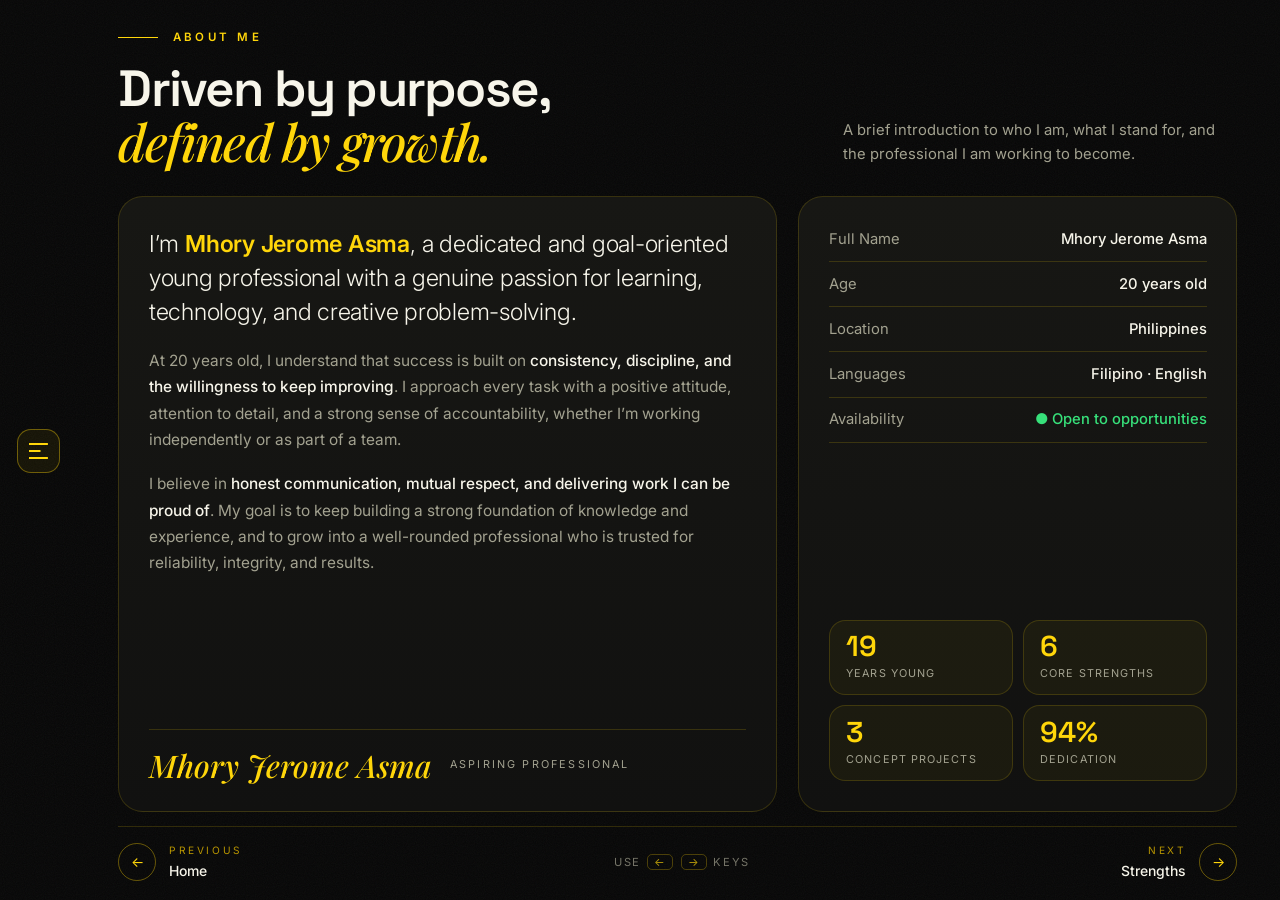
==== about.html @ 45178279 "first commit" ====
<!doctype html>
<html lang="en">
<head>
<meta charset="utf-8">
<meta name="viewport" content="width=device-width, initial-scale=1">
<meta name="theme-color" content="#070707">
<meta name="color-scheme" content="dark">
<style>html,body{background:#070707}</style>
<meta name="description" content="About Mhory Jerome Asma">
<title>About | Mhory Jerome Asma</title>
<script>try{if(sessionStorage.getItem('mjaTrans'))document.documentElement.classList.add('cover')}catch(e){}</script>
<link rel="preconnect" href="https://fonts.googleapis.com">
<link rel="preconnect" href="https://fonts.gstatic.com" crossorigin>
<link href="https://fonts.googleapis.com/css2?family=Inter:wght@300;400;500;600&family=Space+Grotesk:wght@400;500;600;700&family=Playfair+Display:ital,wght@1,500;1,600&display=swap" rel="stylesheet">
<link rel="stylesheet" href="css/style.css">
<link rel="stylesheet" href="css/about.css">
<noscript><style>.a{opacity:1!important}.mask>span{transform:none!important}.curtain{display:none}</style></noscript>
</head>
<body data-page="about" data-prev="index.html|Home" data-next="strengths.html|Strengths">
<div class="noise"></div><div class="cursor-glow" id="glow"></div>
<div class="curtain" id="curtain" aria-hidden="true"><i style="--i:0"></i><i style="--i:1"></i><i style="--i:2"></i><i style="--i:3"></i><i style="--i:4"></i><i style="--i:5"></i><span class="curtain-label" id="curtainLabel"></span></div>

<div class="topbar"><a class="brand" href="index.html" data-label="Home"><i><img src="images/profile.jpg" alt="MA"></i><span>MHORY JEROME ASMA</span></a><button class="burger" id="burger" aria-label="Menu" aria-expanded="false"><span></span><span></span><span></span></button></div>
<aside class="side" id="side">
  <a class="brand" href="index.html" data-label="Home" aria-label="Home"><i><img src="images/profile.jpg" alt="MA"></i><span>MHORY JEROME<br>ASMA<small>Portfolio</small></span></a>
  <nav class="nav-list" aria-label="Main"><a href="index.html" data-label="Home"><span>Home</span></a><a href="about.html" data-label="About" class="active" aria-current="page"><span>About</span></a><a href="strengths.html" data-label="Strengths"><span>Strengths</span></a><a href="projects.html" data-label="Projects"><span>Projects</span></a><a href="approach.html" data-label="Approach"><span>Approach</span></a><a href="contact.html" data-label="Contact"><span>Contact</span></a></nav>
  <div class="side-foot">
    <div class="status"><i></i> Open to opportunities</div>
    <div class="socials" aria-label="Social links"><a class="social" href="https://www.instagram.com/" target="_blank" rel="noopener noreferrer" aria-label="Instagram"><svg viewBox="0 0 24 24"><path d="M7 2h10a5 5 0 0 1 5 5v10a5 5 0 0 1-5 5H7a5 5 0 0 1-5-5V7a5 5 0 0 1 5-5zm0 2.2A2.8 2.8 0 0 0 4.2 7v10A2.8 2.8 0 0 0 7 19.8h10a2.8 2.8 0 0 0 2.8-2.8V7A2.8 2.8 0 0 0 17 4.2H7zm5 3a4.8 4.8 0 1 1 0 9.6 4.8 4.8 0 0 1 0-9.6zm0 2.2a2.6 2.6 0 1 0 0 5.2 2.6 2.6 0 0 0 0-5.2zm5.1-3.3a1.1 1.1 0 1 1 0 2.2 1.1 1.1 0 0 1 0-2.2z"/></svg></a><a class="social" href="https://www.facebook.com/" target="_blank" rel="noopener noreferrer" aria-label="Facebook"><svg viewBox="0 0 24 24"><path d="M13.5 22v-8.9h3l.45-3.5H13.5V7.4c0-1.02.28-1.72 1.75-1.72h1.87V2.55A25 25 0 0 0 14.4 2c-2.7 0-4.55 1.65-4.55 4.68V9.6H6.8v3.5h3.05V22z"/></svg></a><a class="social" href="https://www.whatsapp.com/" target="_blank" rel="noopener noreferrer" aria-label="WhatsApp"><svg viewBox="0 0 24 24"><path d="M12 2a9.7 9.7 0 0 0-8.35 14.65L2.4 22l5.5-1.2A9.8 9.8 0 1 0 12 2zm0 2.1a7.7 7.7 0 0 1 0 15.4 7.6 7.6 0 0 1-3.9-1.07l-.28-.16-3.27.72.74-3.18-.18-.29A7.7 7.7 0 0 1 12 4.1zm-3.3 3.7c-.2 0-.5.08-.75.37-.26.29-.98.96-.98 2.35s1 2.73 1.13 2.92c.14.19 1.95 3.12 4.82 4.25 2.38.94 2.87.75 3.39.7.52-.05 1.67-.68 1.91-1.34.24-.66.24-1.22.17-1.34-.07-.12-.26-.19-.55-.34-.29-.14-1.67-.82-1.93-.91-.26-.1-.45-.14-.64.14-.19.29-.73.91-.9 1.1-.16.19-.33.21-.62.07-.29-.15-1.22-.45-2.33-1.43-.86-.77-1.44-1.72-1.61-2.01-.17-.29-.02-.45.13-.6.13-.13.29-.34.43-.5.14-.17.19-.29.29-.48.1-.19.05-.36-.02-.5-.07-.15-.64-1.54-.88-2.1-.23-.54-.47-.48-.65-.49z"/></svg></a><a class="social" href="https://x.com/" target="_blank" rel="noopener noreferrer" aria-label="X / Twitter"><svg viewBox="0 0 24 24"><path d="M18.9 2H22l-6.78 7.75L23.2 22h-6.25l-4.9-7.35L5.62 22H2.5l7.25-8.29L1.8 2h6.4l4.43 6.75zM17.8 19.8h1.73L7.27 4.1H5.42z"/></svg></a><a class="social" data-mail href="mailto:" aria-label="Gmail"><svg viewBox="0 0 24 24" aria-hidden="true"><path d="M2 6.5A2.5 2.5 0 0 1 4.5 4h15A2.5 2.5 0 0 1 22 6.5v11a2.5 2.5 0 0 1-2.5 2.5h-15A2.5 2.5 0 0 1 2 17.5v-11Zm2.2.4L12 12.6l7.8-5.7a.5.5 0 0 0-.3-.9h-15a.5.5 0 0 0-.3.9Zm15.8 2.3-7.4 5.4a1 1 0 0 1-1.2 0L4 9.2v8.3a.5.5 0 0 0 .5.5h15a.5.5 0 0 0 .5-.5V9.2Z"/></svg></a></div>
    <div class="copy">© <span id="year"></span> Mhory Jerome Asma</div>
  </div>
</aside>
<main class="page">
<div class="head"><div class="a"><div class="kicker">About Me</div><h2>Driven by purpose,<br><span class="serif y">defined by growth.</span></h2></div><p class="a" style="--d:.12s">A brief introduction to who I am, what I stand for, and the professional I am working to become.</p></div>
<div class="page-body about">
  <article class="card about-copy a l" style="--d:.15s">
    <p class="lead">I’m <b>Mhory Jerome Asma</b>, a dedicated and goal-oriented young professional with a genuine passion for learning, technology, and creative problem-solving.</p>
    <p class="t">At 20 years old, I understand that success is built on <b>consistency, discipline, and the willingness to keep improving</b>. I approach every task with a positive attitude, attention to detail, and a strong sense of accountability, whether I’m working independently or as part of a team.</p>
    <p class="t">I believe in <b>honest communication, mutual respect, and delivering work I can be proud of</b>. My goal is to keep building a strong foundation of knowledge and experience, and to grow into a well-rounded professional who is trusted for reliability, integrity, and results.</p>
    <div class="sign"><span class="serif">Mhory Jerome Asma</span><small>Aspiring Professional</small></div>
  </article>
  <aside class="card a r" style="--d:.25s">
    <div class="facts">
      <div class="fact"><span>Full Name</span><b>Mhory Jerome Asma</b></div>
      <div class="fact"><span>Age</span><b>20 years old</b></div>
      <div class="fact"><span>Location</span><b>Philippines</b></div>
      <div class="fact"><span>Languages</span><b>Filipino · English</b></div>
      <div class="fact"><span>Availability</span><b class="ok">● Open to opportunities</b></div>
    </div>
    <div class="stats">
      <div class="stat"><strong data-count="20">0</strong><span>Years young</span></div>
      <div class="stat"><strong data-count="6">0</strong><span>Core strengths</span></div>
      <div class="stat"><strong data-count="3">0</strong><span>Concept projects</span></div>
      <div class="stat"><strong data-count="100" data-suffix="%">0</strong><span>Dedication</span></div>
    </div>
  </aside>
</div>
<div class="pager"><a class="pg prev" href="index.html" data-label="Home"><i>←</i><span><small>Previous</small><b>Home</b></span></a><span class="hint">Use <kbd>←</kbd> <kbd>→</kbd> keys</span><a class="pg next" href="strengths.html" data-label="Strengths"><span><small>Next</small><b>Strengths</b></span><i>→</i></a></div>
</main>
<div class="toast" id="toast" role="status" aria-live="polite"></div>

<script src="js/config.js"></script>
<script src="js/main.js"></script>

<script>document.getElementById('year').textContent=new Date().getFullYear()</script>
</body>
</html>
---- css/style.css ----
/* =====================================================
   SHARED STYLES  —  sidebar, transitions, buttons, cards
   Everything is sized in rem and the root font-size follows
   the screen height, so each page fits the screen with no scroll.
   ===================================================== */
:root{
  --y:#ffd60a; --y2:#ffe55c; --ydeep:#b89500;
  --bg:#070707; --bg2:#0d0d0b; --card:#111110; --card2:#171714;
  --w:#f7f5ea; --m:#a3a290; --line:rgba(255,214,10,.16); --line2:rgba(255,214,10,.38);
  --ease:cubic-bezier(.22,1,.36,1); --ease2:cubic-bezier(.65,0,.35,1);
  --side:18.5rem;
}
*{box-sizing:border-box;margin:0;padding:0}
@property --grow{syntax:'<number>';inherits:true;initial-value:1}
html{--grow:1;font-size:calc(clamp(10px,min(2.1vh,1.2vw),20px) * var(--grow));-webkit-text-size-adjust:100%;background:var(--bg)}
body{height:100vh;height:100dvh;overflow:hidden;display:grid;grid-template-columns:var(--side) 1fr;background:var(--bg);color:var(--w);font-family:'Inter',system-ui,sans-serif;font-size:1rem;line-height:1.65;-webkit-font-smoothing:antialiased}
a{color:inherit;text-decoration:none;-webkit-tap-highlight-color:transparent}
a:focus,button:focus{outline:none}
a:focus-visible,button:focus-visible{outline:2px solid var(--y);outline-offset:3px;border-radius:.6rem}
.side,.pager,.btn,.filter,.chip,.project,.burger,.topbar,.curtain,.intro{-webkit-user-select:none;user-select:none}
button{font:inherit;color:inherit;cursor:pointer;background:none;border:0;-webkit-tap-highlight-color:transparent}
svg{display:block}
::selection{background:var(--y);color:#000}
.y{color:var(--y)}
.serif{font-family:'Playfair Display',serif;font-style:italic;font-weight:500}
h1,h2,h3,h4{font-family:'Space Grotesk',sans-serif;line-height:1.05;letter-spacing:-.02em}

/* ---------- ambient ---------- */
.noise{position:fixed;inset:0;z-index:1;pointer-events:none;opacity:.05;background-image:url("data:image/svg+xml;utf8,<svg xmlns='http://www.w3.org/2000/svg' width='160' height='160'><filter id='n'><feTurbulence type='fractalNoise' baseFrequency='.9' numOctaves='2' stitchTiles='stitch'/></filter><rect width='100%' height='100%' filter='url(%23n)'/></svg>")}
.cursor-glow{position:fixed;left:0;top:0;width:34rem;height:34rem;margin:-17rem 0 0 -17rem;border-radius:50%;background:radial-gradient(circle,rgba(255,214,10,.10),transparent 65%);pointer-events:none;z-index:2;opacity:0;transition:opacity .5s;will-change:transform}
.cursor-glow.on{opacity:1}

/* =====================================================
   LEFT SIDEBAR NAVIGATION
   ===================================================== */
.side{position:relative;z-index:60;height:100vh;height:100dvh;display:flex;flex-direction:column;padding:1.9rem 1.3rem 1.4rem;background:linear-gradient(180deg,#0c0c0a,#070707);border-right:1px solid var(--line);overflow:hidden}
.side::after{content:'';position:absolute;right:-1px;top:0;bottom:0;width:1px;background:linear-gradient(transparent,var(--y),transparent);opacity:.35}
.brand{display:flex;align-items:center;gap:1rem;padding:0 .6rem 1.7rem;border-bottom:1px solid var(--line)}
.brand i{flex:none;width:3.4rem;height:3.4rem;border-radius:1rem;display:grid;place-items:center;background:var(--y);color:#000;font:700 1.2rem 'Space Grotesk';font-style:normal;transition:transform .6s var(--ease)}
.brand i{overflow:hidden}
.brand i img{width:100%;height:100%;object-fit:cover;object-position:50% 18%;border-radius:inherit}
.brand:hover i{transform:rotate(-10deg) scale(1.08)}
.brand span{display:flex;flex-direction:column;font:600 1rem/1.25 'Space Grotesk';letter-spacing:.08em}
.brand span small{font:500 .62rem 'Inter';letter-spacing:.28em;color:var(--y);margin-top:.2rem;text-transform:uppercase}
.nav-list{flex:1;min-height:0;display:flex;flex-direction:column;justify-content:flex-start;gap:.3rem;padding:.9rem 0 0}
.nav-list a{position:relative;display:flex;align-items:center;gap:1.1rem;padding:.7rem 1.2rem;border-radius:.9rem;font:500 1.05rem/1.1 'Space Grotesk';letter-spacing:-.01em;color:var(--m);transition:color .35s,background .35s,transform .5s var(--ease)}
.nav-list a em{font:500 .72rem 'Inter';font-style:normal;letter-spacing:.14em;color:var(--ydeep);width:1.5rem;transition:color .35s}
.nav-list a::before{content:'';position:absolute;left:0;top:22%;bottom:22%;width:3px;border-radius:3px;background:var(--y);transform:scaleY(0);transition:transform .5s var(--ease)}
.nav-list a:hover{color:var(--w);transform:translateX(.45rem)}
.nav-list a:hover em{color:var(--y)}
.nav-list a.active{color:var(--w);background:rgba(255,214,10,.08)}
.nav-list a.active::before{transform:scaleY(1)}
.nav-list a.active em{color:var(--y)}
.side-foot{padding:1.3rem .6rem 0;border-top:1px solid var(--line)}
.status{display:flex;align-items:center;gap:.6rem;font-size:.78rem;color:var(--m)}
.status i{width:.55rem;height:.55rem;border-radius:50%;background:#37e07a;animation:ping 2s infinite}
@keyframes ping{0%{box-shadow:0 0 0 0 rgba(55,224,122,.55)}70%,100%{box-shadow:0 0 0 .6rem rgba(55,224,122,0)}}
.socials{display:flex;gap:.5rem;margin-top:.9rem}
.social{width:2.3rem;height:2.3rem;border-radius:.7rem;border:1px solid var(--line2);display:grid;place-items:center;color:var(--y);transition:transform .4s var(--ease),background .3s,color .3s}
.social svg{width:1rem;height:1rem;fill:currentColor}
.social:hover{background:var(--y);color:#000;transform:translateY(-.25rem) rotate(-6deg)}
.copy{margin-top:.9rem;font-size:.68rem;color:var(--m);letter-spacing:.04em}

/* mobile top bar (hidden on desktop) */
.topbar,.burger{display:none}

/* =====================================================
   PAGE AREA  (never scrolls on desktop)
   ===================================================== */
.page{position:relative;z-index:3;height:100vh;height:100dvh;min-width:0;display:flex;flex-direction:column;padding:1.7rem 2.6rem 1.1rem;overflow:hidden}
.page-body{flex:1;min-height:0;position:relative}
.head{flex:none;display:flex;justify-content:space-between;align-items:flex-end;gap:2.5rem;margin-bottom:1.5rem}
.kicker{display:flex;align-items:center;gap:.9rem;font-size:.7rem;letter-spacing:.3em;text-transform:uppercase;color:var(--y);font-weight:600}
.kicker::before{content:'';width:2.4rem;height:1px;background:var(--y)}
.head h2{font-size:3.1rem;font-weight:600;letter-spacing:-.035em;margin-top:.9rem}
.head p{max-width:24rem;color:var(--m);font-size:.9rem;line-height:1.6;padding-bottom:.3rem}

/* prev / next pager */
.pager{flex:none;display:flex;justify-content:space-between;align-items:center;padding-top:.9rem;margin-top:.9rem;border-top:1px solid var(--line)}
.pg{display:inline-flex;align-items:center;gap:.8rem;font-size:.85rem;color:var(--m);transition:color .3s}
.pg b{font-weight:500;color:var(--w)}
.pg i{width:2.3rem;height:2.3rem;border-radius:50%;border:1px solid var(--line2);display:grid;place-items:center;font-style:normal;color:var(--y);transition:all .45s var(--ease)}
.pg:hover{color:var(--y)}
.pg:hover i{background:var(--y);color:#000}
.pg.next:hover i{transform:translateX(.3rem)}
.pg.prev:hover i{transform:translateX(-.3rem)}
.pg small{display:block;font-size:.62rem;letter-spacing:.25em;text-transform:uppercase;color:var(--ydeep)}
.pg.next{text-align:right}
.hint{font-size:.68rem;letter-spacing:.14em;text-transform:uppercase;color:var(--m);opacity:.7}
.hint kbd{font:inherit;border:1px solid var(--line2);border-radius:.3rem;padding:0 .35rem;margin:0 .1rem;color:var(--y)}

/* ---------- buttons ---------- */
.btn{position:relative;display:inline-flex;align-items:center;gap:.7rem;padding:.95rem 1.7rem;border-radius:99px;font-size:.86rem;font-weight:600;border:1px solid var(--line2);overflow:hidden;isolation:isolate;transition:transform .35s var(--ease),color .35s,border-color .35s,box-shadow .35s}
.btn::before{content:'';position:absolute;inset:0;background:var(--y);transform:translateY(101%);transition:transform .5s var(--ease);z-index:-1;border-radius:inherit}
.btn:hover::before{transform:none}
.btn:hover{color:#000;border-color:var(--y)}
.btn:active{transform:scale(.96)}
.btn.primary{background:var(--y);color:#000;border-color:var(--y)}
.btn.primary::before{background:var(--w)}
.btn.primary:hover{box-shadow:0 1.2rem 2.4rem -.8rem rgba(255,214,10,.55)}
.btn .arr{transition:transform .4s var(--ease)}
.btn:hover .arr{transform:translate(.2rem,-.2rem)}

/* ---------- cards ---------- */
.card{position:relative;background:linear-gradient(180deg,var(--card2),var(--card));border:1px solid var(--line);border-radius:1.5rem;padding:1.8rem;overflow:hidden;transition:border-color .5s,transform .6s var(--ease),box-shadow .6s}
.card::after{content:'';position:absolute;inset:0;border-radius:inherit;background:radial-gradient(26rem circle at var(--mx,50%) var(--my,50%),rgba(255,214,10,.09),transparent 60%);opacity:0;transition:opacity .4s;pointer-events:none}
.card:hover{border-color:var(--line2)}
.card:hover::after{opacity:1}

/* ---------- entrance animations (start when body.ready) ---------- */
.a{opacity:0}
body.ready .a{animation:rise 1s var(--ease) both;animation-delay:var(--d,0s)}
body.ready .a.l{animation-name:riseL}
body.ready .a.r{animation-name:riseR}
body.ready .a.z{animation-name:zoom}
@keyframes rise{from{opacity:0;transform:translateY(2.2rem)}to{opacity:1;transform:none}}
@keyframes riseL{from{opacity:0;transform:translateX(-3rem)}to{opacity:1;transform:none}}
@keyframes riseR{from{opacity:0;transform:translateX(3rem)}to{opacity:1;transform:none}}
@keyframes zoom{from{opacity:0;transform:scale(.9)}to{opacity:1;transform:none}}
.mask{display:block;overflow:hidden;padding-bottom:.1em;margin-bottom:-.1em}
.mask>span{display:block;transform:translateY(110%)}
body.ready .mask>span{animation:maskUp 1.2s var(--ease) both;animation-delay:var(--d,0s)}
@keyframes maskUp{to{transform:none}}
body.leaving .page{animation:leave .6s var(--ease) both}
body.leaving .side{opacity:.85}
@keyframes leave{to{opacity:0;transform:scale(.985) translateY(-.8rem)}}

/* =====================================================
   PAGE TRANSITION CURTAIN
   ===================================================== */
.curtain{position:fixed;inset:0;z-index:400;display:flex;pointer-events:none}
.curtain i{flex:1;background:var(--y);transform:scaleY(0);transform-origin:bottom;transition:transform .6s var(--ease2);transition-delay:calc(var(--i)*.06s);margin-right:-1px}
.curtain i:nth-child(even){background:#e6bf00}
.curtain.on{pointer-events:all}
.curtain.on i{transform:scaleY(1)}
.curtain.out i{transform:scaleY(0);transform-origin:top}
html.cover .curtain i{transform:scaleY(1);transform-origin:top;transition:none}
.curtain-label{position:absolute;inset:0;display:grid;place-items:center;font:700 clamp(2.6rem,8vw,7rem) 'Space Grotesk';letter-spacing:-.04em;color:#000;opacity:0;transition:opacity .35s .25s}
.curtain.on .curtain-label,html.cover .curtain-label{opacity:1}
html.cover .curtain-label{transition:none}
.curtain.out .curtain-label{opacity:0;transition:opacity .3s}

/* ---------- toast ---------- */
.toast{position:fixed;z-index:300;bottom:1.6rem;left:50%;transform:translate(-50%,2rem);opacity:0;background:var(--y);color:#000;padding:.8rem 1.5rem;border-radius:99px;font-size:.85rem;font-weight:600;transition:all .5s var(--ease);max-width:90%;text-align:center}
.toast.show{opacity:1;transform:translate(-50%,0)}

/* =====================================================
   MOBILE / SMALL SCREENS  (menu slides in, page may scroll)
   ===================================================== */
@media(max-width:900px){
  html{font-size:16px}
  body{display:block;height:auto;min-height:100dvh;overflow-x:hidden;overflow-y:auto}
  .topbar{position:fixed;inset:0 0 auto;z-index:120;height:4.2rem;display:flex;align-items:center;justify-content:space-between;padding:0 1.1rem;background:rgba(7,7,7,.85);backdrop-filter:blur(14px);-webkit-backdrop-filter:blur(14px);border-bottom:1px solid var(--line)}
  .topbar .brand{padding:0;border:0;gap:.8rem}.topbar .brand i{width:2.5rem;height:2.5rem;font-size:.95rem;border-radius:.75rem}.topbar .brand span{font-size:.8rem}.topbar .brand span small{display:none}
  .burger{display:block;position:relative;width:2.8rem;height:2.8rem;border:1px solid var(--line2);border-radius:.9rem}
  .burger span{position:absolute;left:.8rem;right:.8rem;height:1.5px;background:var(--y);transition:transform .4s var(--ease),opacity .3s}
  .burger span:nth-child(1){top:1rem}.burger span:nth-child(2){top:1.35rem}.burger span:nth-child(3){top:1.7rem}
  body.menu-open .burger span:nth-child(1){transform:translateY(.35rem) rotate(45deg)}
  body.menu-open .burger span:nth-child(2){opacity:0}
  body.menu-open .burger span:nth-child(3){transform:translateY(-.35rem) rotate(-45deg)}
  .side{position:fixed;inset:0;width:100%;height:100dvh;z-index:110;padding:5.5rem 1.4rem 1.4rem;transform:translateX(-100%);transition:transform .7s var(--ease);overflow-y:auto}
  body.menu-open .side{transform:none}
  .side .brand{display:none}
  .nav-list a{font-size:1.3rem;padding:.9rem 1.1rem}
  .page{height:auto;min-height:100dvh;overflow:visible;padding:5.6rem 1.2rem 1.6rem}
  .page-body{flex:none}
  .head{flex-direction:column;align-items:flex-start;gap:.8rem}
  .head h2{font-size:2.3rem}
  .hint{display:none}
  .cursor-glow{display:none}
}
@media(hover:none){.cursor-glow{display:none}}
@media(prefers-reduced-motion:reduce){
  *,*::before,*::after{animation-duration:.01ms!important;animation-iteration-count:1!important;transition-duration:.01ms!important}
  .a{opacity:1}.mask>span{transform:none}
}

/* =====================================================
   AUTO-HIDE SIDEBAR (desktop with mouse)
   Collapsed: only a small menu icon, no line, no panel — the page
   uses the whole width and its text is a bit bigger.
   Mouse on the left: the menu grows open, the page shrinks to make room.
   (html.side-open is toggled in js/main.js)
   ===================================================== */
@media (hover:hover) and (pointer:fine) and (min-width:901px){
  html{--grow:1.07;transition:--grow .9s cubic-bezier(.22,1,.36,1)}
  html.side-open{--grow:1}
  body{grid-template-columns:4.6rem 1fr;transition:grid-template-columns .9s cubic-bezier(.22,1,.36,1)}
  html.side-open body{grid-template-columns:var(--side) 1fr}

  .side{background:rgba(10,10,9,0);border-right-color:transparent;transition:background-color .7s ease,border-color .7s ease}
  .side::after{opacity:0;transition:opacity .7s ease}
  html.side-open .side{background:rgba(10,10,9,1);border-right-color:var(--line)}
  html.side-open .side::after{opacity:.35}

  .side .brand,.side .nav-list,.side .side-foot{
    width:15.9rem;flex:none;
    opacity:0;transform:translateX(-1.4rem) scale(.82);transform-origin:left center;filter:blur(8px);
    transition:opacity .6s ease,transform .9s var(--ease),filter .6s ease;pointer-events:none
  }
  .side .nav-list{flex:1 1 auto}
  html.side-open .side .brand,html.side-open .side .nav-list,html.side-open .side .side-foot{opacity:1;transform:none;filter:none;pointer-events:auto}
  html.side-open .side .nav-list{transition-delay:.08s}
  html.side-open .side .side-foot{transition-delay:.18s}
  /* each menu word pops in one after another */
  html.side-open .side .nav-list a{animation:navPop .75s var(--ease) backwards}
  html.side-open .side .nav-list a:nth-child(1){animation-delay:.14s}
  html.side-open .side .nav-list a:nth-child(2){animation-delay:.21s}
  html.side-open .side .nav-list a:nth-child(3){animation-delay:.28s}
  html.side-open .side .nav-list a:nth-child(4){animation-delay:.35s}
  html.side-open .side .nav-list a:nth-child(5){animation-delay:.42s}
  html.side-open .side .nav-list a:nth-child(6){animation-delay:.49s}
  @keyframes navPop{from{opacity:0;transform:translateX(-1.6rem) scale(.6);filter:blur(6px)}to{opacity:1;transform:none;filter:none}}

  /* menu icon shown while collapsed */
  .side::before{content:'';position:absolute;left:50%;top:50%;z-index:2;width:2.5rem;height:2.5rem;margin:-1.25rem 0 0 -1.25rem;border:1px solid var(--line2);border-radius:.85rem;
    background:
      linear-gradient(var(--y),var(--y)) 50% 32%/1.15rem 2px no-repeat,
      linear-gradient(var(--y),var(--y)) 38% 50%/.7rem 2px no-repeat,
      linear-gradient(var(--y),var(--y)) 50% 68%/1.15rem 2px no-repeat,
      rgba(255,214,10,.06);
    box-shadow:0 0 0 0 rgba(255,214,10,.4);pointer-events:none;opacity:1;transform:scale(1);
    transition:opacity .35s ease,transform .6s var(--ease);animation:iconPulse 2.8s ease-in-out infinite}
  html.side-open .side::before{opacity:0;transform:scale(.4) rotate(90deg);animation:none}
  @keyframes iconPulse{0%,100%{box-shadow:0 0 0 0 rgba(255,214,10,.35)}60%{box-shadow:0 0 0 .7rem rgba(255,214,10,0)}}
}
---- css/about.css ----
/* ================= ABOUT PAGE ================= */
.about{display:grid;grid-template-columns:1.2fr .8fr;gap:1.3rem;height:100%}
.about .card{display:flex;flex-direction:column;min-height:0}
.lead{font-size:1.42rem;line-height:1.45;font-weight:300;letter-spacing:-.01em}
.lead b{font-weight:600;color:var(--y)}
.about-copy p.t{color:var(--m);margin-top:1.1rem;font-size:.94rem;line-height:1.7}
.about-copy p.t b{color:var(--w);font-weight:500}
.sign{margin-top:auto;padding-top:1.2rem;border-top:1px solid var(--line);display:flex;align-items:center;gap:1.1rem}
.sign .serif{font-size:1.9rem;color:var(--y);line-height:1}
.sign small{display:block;font-size:.66rem;letter-spacing:.2em;text-transform:uppercase;color:var(--m)}
.about-copy .lead+p.t{margin-top:1.2rem}
.about-copy .gap{height:1.1rem}

.facts{display:grid}
.fact{display:flex;justify-content:space-between;gap:1rem;padding:.6rem 0;border-bottom:1px solid var(--line);font-size:.9rem}
.fact:first-child{padding-top:0}
.fact span{color:var(--m)}
.fact b{font-weight:500;text-align:right}
.fact b.ok{color:#37e07a}
.stats{display:grid;grid-template-columns:1fr 1fr;gap:.6rem;margin-top:auto;padding-top:.9rem}
.stat{padding:.7rem 1rem;border-radius:1rem;background:rgba(255,214,10,.045);border:1px solid var(--line);transition:transform .5s var(--ease),border-color .4s}
.stat:hover{transform:translateY(-.25rem);border-color:var(--line2)}
.stat strong{display:block;font:600 1.75rem 'Space Grotesk';color:var(--y);line-height:1}
.stat span{display:block;margin-top:.25rem;font-size:.66rem;letter-spacing:.1em;text-transform:uppercase;color:var(--m)}

@media(max-width:900px){
  .about{grid-template-columns:1fr;height:auto}
  .lead{font-size:1.2rem}
  .sign{margin-top:1.6rem}
  .stats{margin-top:1.4rem}
}
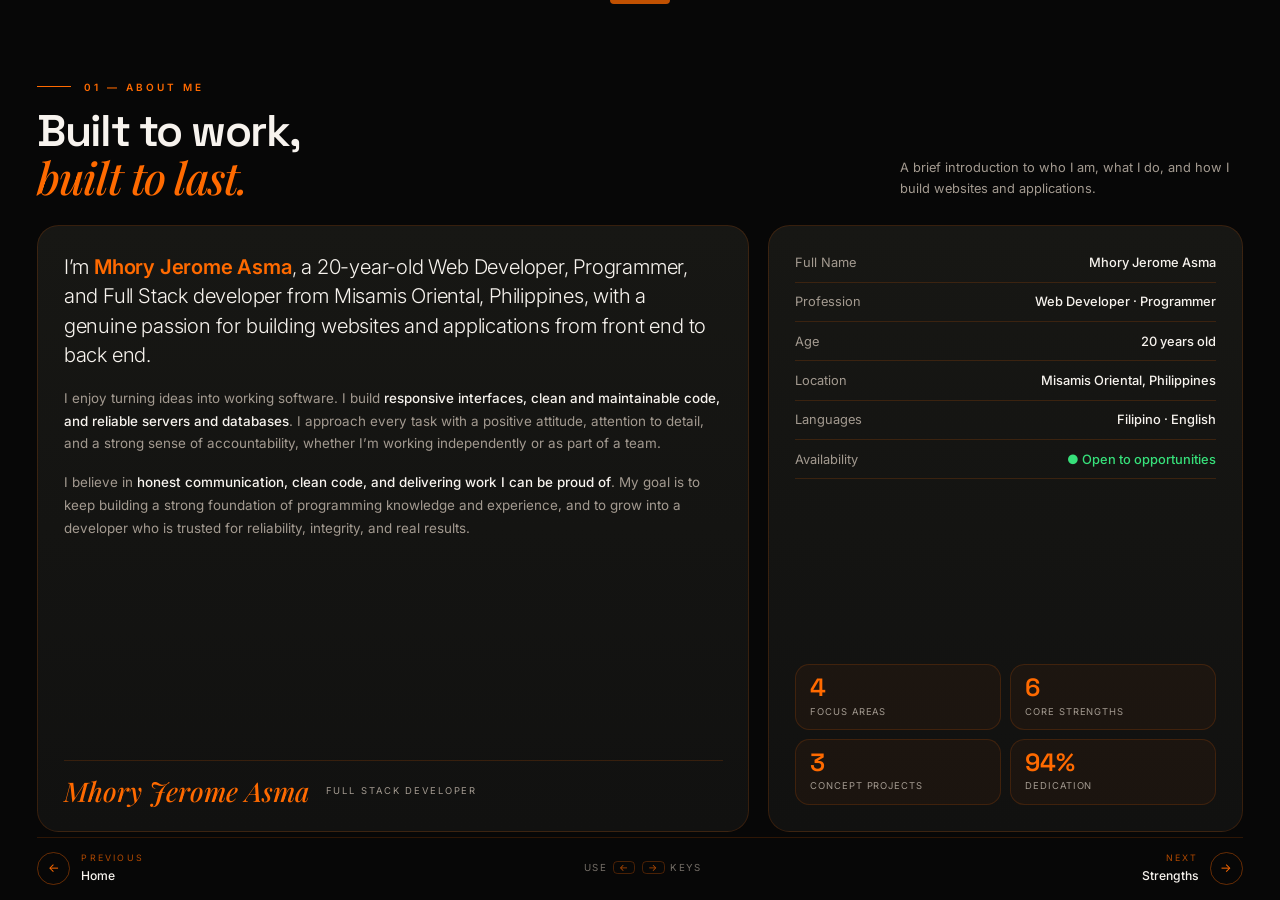
==== commit 9970ca74: "first commit" ====
--- a/about.html
+++ b/about.html
@@ -9,6 +9,7 @@
 <meta name="description" content="About Mhory Jerome Asma">
 <title>About | Mhory Jerome Asma</title>
 <script>try{if(sessionStorage.getItem('mjaTrans'))document.documentElement.classList.add('cover')}catch(e){}</script>
+<script>if(matchMedia('(max-width:900px)').matches)location.replace('index.html#sec-about')</script>
 <link rel="preconnect" href="https://fonts.googleapis.com">
 <link rel="preconnect" href="https://fonts.gstatic.com" crossorigin>
 <link href="https://fonts.googleapis.com/css2?family=Inter:wght@300;400;500;600&family=Space+Grotesk:wght@400;500;600;700&family=Playfair+Display:ital,wght@1,500;1,600&display=swap" rel="stylesheet">
@@ -18,37 +19,36 @@
 </head>
 <body data-page="about" data-prev="index.html|Home" data-next="strengths.html|Strengths">
 <div class="noise"></div><div class="cursor-glow" id="glow"></div>
-<div class="curtain" id="curtain" aria-hidden="true"><i style="--i:0"></i><i style="--i:1"></i><i style="--i:2"></i><i style="--i:3"></i><i style="--i:4"></i><i style="--i:5"></i><span class="curtain-label" id="curtainLabel"></span></div>
 
 <div class="topbar"><a class="brand" href="index.html" data-label="Home"><i><img src="images/profile.jpg" alt="MA"></i><span>MHORY JEROME ASMA</span></a><button class="burger" id="burger" aria-label="Menu" aria-expanded="false"><span></span><span></span><span></span></button></div>
 <aside class="side" id="side">
-  <a class="brand" href="index.html" data-label="Home" aria-label="Home"><i><img src="images/profile.jpg" alt="MA"></i><span>MHORY JEROME<br>ASMA<small>Portfolio</small></span></a>
+  <a class="brand" href="index.html" data-label="Home" aria-label="Home"><i><img src="images/profile.jpg" alt="MA"></i><span>MHORY JEROME <br>ASMA<small>Portfolio</small></span></a>
   <nav class="nav-list" aria-label="Main"><a href="index.html" data-label="Home"><span>Home</span></a><a href="about.html" data-label="About" class="active" aria-current="page"><span>About</span></a><a href="strengths.html" data-label="Strengths"><span>Strengths</span></a><a href="projects.html" data-label="Projects"><span>Projects</span></a><a href="approach.html" data-label="Approach"><span>Approach</span></a><a href="contact.html" data-label="Contact"><span>Contact</span></a></nav>
   <div class="side-foot">
     <div class="status"><i></i> Open to opportunities</div>
-    <div class="socials" aria-label="Social links"><a class="social" href="https://www.instagram.com/" target="_blank" rel="noopener noreferrer" aria-label="Instagram"><svg viewBox="0 0 24 24"><path d="M7 2h10a5 5 0 0 1 5 5v10a5 5 0 0 1-5 5H7a5 5 0 0 1-5-5V7a5 5 0 0 1 5-5zm0 2.2A2.8 2.8 0 0 0 4.2 7v10A2.8 2.8 0 0 0 7 19.8h10a2.8 2.8 0 0 0 2.8-2.8V7A2.8 2.8 0 0 0 17 4.2H7zm5 3a4.8 4.8 0 1 1 0 9.6 4.8 4.8 0 0 1 0-9.6zm0 2.2a2.6 2.6 0 1 0 0 5.2 2.6 2.6 0 0 0 0-5.2zm5.1-3.3a1.1 1.1 0 1 1 0 2.2 1.1 1.1 0 0 1 0-2.2z"/></svg></a><a class="social" href="https://www.facebook.com/" target="_blank" rel="noopener noreferrer" aria-label="Facebook"><svg viewBox="0 0 24 24"><path d="M13.5 22v-8.9h3l.45-3.5H13.5V7.4c0-1.02.28-1.72 1.75-1.72h1.87V2.55A25 25 0 0 0 14.4 2c-2.7 0-4.55 1.65-4.55 4.68V9.6H6.8v3.5h3.05V22z"/></svg></a><a class="social" href="https://www.whatsapp.com/" target="_blank" rel="noopener noreferrer" aria-label="WhatsApp"><svg viewBox="0 0 24 24"><path d="M12 2a9.7 9.7 0 0 0-8.35 14.65L2.4 22l5.5-1.2A9.8 9.8 0 1 0 12 2zm0 2.1a7.7 7.7 0 0 1 0 15.4 7.6 7.6 0 0 1-3.9-1.07l-.28-.16-3.27.72.74-3.18-.18-.29A7.7 7.7 0 0 1 12 4.1zm-3.3 3.7c-.2 0-.5.08-.75.37-.26.29-.98.96-.98 2.35s1 2.73 1.13 2.92c.14.19 1.95 3.12 4.82 4.25 2.38.94 2.87.75 3.39.7.52-.05 1.67-.68 1.91-1.34.24-.66.24-1.22.17-1.34-.07-.12-.26-.19-.55-.34-.29-.14-1.67-.82-1.93-.91-.26-.1-.45-.14-.64.14-.19.29-.73.91-.9 1.1-.16.19-.33.21-.62.07-.29-.15-1.22-.45-2.33-1.43-.86-.77-1.44-1.72-1.61-2.01-.17-.29-.02-.45.13-.6.13-.13.29-.34.43-.5.14-.17.19-.29.29-.48.1-.19.05-.36-.02-.5-.07-.15-.64-1.54-.88-2.1-.23-.54-.47-.48-.65-.49z"/></svg></a><a class="social" href="https://x.com/" target="_blank" rel="noopener noreferrer" aria-label="X / Twitter"><svg viewBox="0 0 24 24"><path d="M18.9 2H22l-6.78 7.75L23.2 22h-6.25l-4.9-7.35L5.62 22H2.5l7.25-8.29L1.8 2h6.4l4.43 6.75zM17.8 19.8h1.73L7.27 4.1H5.42z"/></svg></a><a class="social" data-mail href="mailto:" aria-label="Gmail"><svg viewBox="0 0 24 24" aria-hidden="true"><path d="M2 6.5A2.5 2.5 0 0 1 4.5 4h15A2.5 2.5 0 0 1 22 6.5v11a2.5 2.5 0 0 1-2.5 2.5h-15A2.5 2.5 0 0 1 2 17.5v-11Zm2.2.4L12 12.6l7.8-5.7a.5.5 0 0 0-.3-.9h-15a.5.5 0 0 0-.3.9Zm15.8 2.3-7.4 5.4a1 1 0 0 1-1.2 0L4 9.2v8.3a.5.5 0 0 0 .5.5h15a.5.5 0 0 0 .5-.5V9.2Z"/></svg></a></div>
     <div class="copy">© <span id="year"></span> Mhory Jerome Asma</div>
   </div>
 </aside>
 <main class="page">
-<div class="head"><div class="a"><div class="kicker">About Me</div><h2>Driven by purpose,<br><span class="serif y">defined by growth.</span></h2></div><p class="a" style="--d:.12s">A brief introduction to who I am, what I stand for, and the professional I am working to become.</p></div>
+<div class="head"><div class="a"><div class="kicker">01 — About Me</div><h2>Built to work,<br><span class="serif y">built to last.</span></h2></div><p class="a" style="--d:.12s">A brief introduction to who I am, what I do, and how I build websites and applications.</p></div>
 <div class="page-body about">
   <article class="card about-copy a l" style="--d:.15s">
-    <p class="lead">I’m <b>Mhory Jerome Asma</b>, a dedicated and goal-oriented young professional with a genuine passion for learning, technology, and creative problem-solving.</p>
-    <p class="t">At 20 years old, I understand that success is built on <b>consistency, discipline, and the willingness to keep improving</b>. I approach every task with a positive attitude, attention to detail, and a strong sense of accountability, whether I’m working independently or as part of a team.</p>
-    <p class="t">I believe in <b>honest communication, mutual respect, and delivering work I can be proud of</b>. My goal is to keep building a strong foundation of knowledge and experience, and to grow into a well-rounded professional who is trusted for reliability, integrity, and results.</p>
-    <div class="sign"><span class="serif">Mhory Jerome Asma</span><small>Aspiring Professional</small></div>
+    <p class="lead">I’m <b>Mhory Jerome Asma</b>, a 20-year-old Web Developer, Programmer, and Full Stack developer from Misamis Oriental, Philippines, with a genuine passion for building websites and applications from front end to back end.</p>
+    <p class="t">I enjoy turning ideas into working software. I build <b>responsive interfaces, clean and maintainable code, and reliable servers and databases</b>. I approach every task with a positive attitude, attention to detail, and a strong sense of accountability, whether I’m working independently or as part of a team.</p>
+    <p class="t">I believe in <b>honest communication, clean code, and delivering work I can be proud of</b>. My goal is to keep building a strong foundation of programming knowledge and experience, and to grow into a developer who is trusted for reliability, integrity, and real results.</p>
+    <div class="sign"><span class="serif">Mhory Jerome Asma</span><small>Full Stack Developer</small></div>
   </article>
   <aside class="card a r" style="--d:.25s">
     <div class="facts">
       <div class="fact"><span>Full Name</span><b>Mhory Jerome Asma</b></div>
+      <div class="fact"><span>Profession</span><b>Web Developer · Programmer</b></div>
       <div class="fact"><span>Age</span><b>20 years old</b></div>
-      <div class="fact"><span>Location</span><b>Philippines</b></div>
+      <div class="fact"><span>Location</span><b>Misamis Oriental, Philippines</b></div>
       <div class="fact"><span>Languages</span><b>Filipino · English</b></div>
       <div class="fact"><span>Availability</span><b class="ok">● Open to opportunities</b></div>
     </div>
     <div class="stats">
-      <div class="stat"><strong data-count="20">0</strong><span>Years young</span></div>
+      <div class="stat"><strong data-count="4">0</strong><span>Focus areas</span></div>
       <div class="stat"><strong data-count="6">0</strong><span>Core strengths</span></div>
       <div class="stat"><strong data-count="3">0</strong><span>Concept projects</span></div>
       <div class="stat"><strong data-count="100" data-suffix="%">0</strong><span>Dedication</span></div>
--- a/css/style.css
+++ b/css/style.css
@@ -4,9 +4,9 @@
    the screen height, so each page fits the screen with no scroll.
    ===================================================== */
 :root{
-  --y:#ffd60a; --y2:#ffe55c; --ydeep:#b89500;
+  --y:#ff6a00; --y2:#ff9248; --ydeep:#b34a00;
   --bg:#070707; --bg2:#0d0d0b; --card:#111110; --card2:#171714;
-  --w:#f7f5ea; --m:#a3a290; --line:rgba(255,214,10,.16); --line2:rgba(255,214,10,.38);
+  --w:#f7f3ee; --m:#a39a90; --line:rgba(255,106,0,.16); --line2:rgba(255,106,0,.38);
   --ease:cubic-bezier(.22,1,.36,1); --ease2:cubic-bezier(.65,0,.35,1);
   --side:18.5rem;
 }
@@ -27,7 +27,7 @@
 
 /* ---------- ambient ---------- */
 .noise{position:fixed;inset:0;z-index:1;pointer-events:none;opacity:.05;background-image:url("data:image/svg+xml;utf8,<svg xmlns='http://www.w3.org/2000/svg' width='160' height='160'><filter id='n'><feTurbulence type='fractalNoise' baseFrequency='.9' numOctaves='2' stitchTiles='stitch'/></filter><rect width='100%' height='100%' filter='url(%23n)'/></svg>")}
-.cursor-glow{position:fixed;left:0;top:0;width:34rem;height:34rem;margin:-17rem 0 0 -17rem;border-radius:50%;background:radial-gradient(circle,rgba(255,214,10,.10),transparent 65%);pointer-events:none;z-index:2;opacity:0;transition:opacity .5s;will-change:transform}
+.cursor-glow{position:fixed;left:0;top:0;width:34rem;height:34rem;margin:-17rem 0 0 -17rem;border-radius:50%;background:radial-gradient(circle,rgba(255,106,0,.10),transparent 65%);pointer-events:none;z-index:2;opacity:0;transition:opacity .5s;will-change:transform}
 .cursor-glow.on{opacity:1}
 
 /* =====================================================
@@ -48,7 +48,7 @@
 .nav-list a::before{content:'';position:absolute;left:0;top:22%;bottom:22%;width:3px;border-radius:3px;background:var(--y);transform:scaleY(0);transition:transform .5s var(--ease)}
 .nav-list a:hover{color:var(--w);transform:translateX(.45rem)}
 .nav-list a:hover em{color:var(--y)}
-.nav-list a.active{color:var(--w);background:rgba(255,214,10,.08)}
+.nav-list a.active{color:var(--w);background:rgba(255,106,0,.08)}
 .nav-list a.active::before{transform:scaleY(1)}
 .nav-list a.active em{color:var(--y)}
 .side-foot{padding:1.3rem .6rem 0;border-top:1px solid var(--line)}
@@ -97,13 +97,13 @@
 .btn:active{transform:scale(.96)}
 .btn.primary{background:var(--y);color:#000;border-color:var(--y)}
 .btn.primary::before{background:var(--w)}
-.btn.primary:hover{box-shadow:0 1.2rem 2.4rem -.8rem rgba(255,214,10,.55)}
+.btn.primary:hover{box-shadow:0 1.2rem 2.4rem -.8rem rgba(255,106,0,.55)}
 .btn .arr{transition:transform .4s var(--ease)}
 .btn:hover .arr{transform:translate(.2rem,-.2rem)}
 
 /* ---------- cards ---------- */
 .card{position:relative;background:linear-gradient(180deg,var(--card2),var(--card));border:1px solid var(--line);border-radius:1.5rem;padding:1.8rem;overflow:hidden;transition:border-color .5s,transform .6s var(--ease),box-shadow .6s}
-.card::after{content:'';position:absolute;inset:0;border-radius:inherit;background:radial-gradient(26rem circle at var(--mx,50%) var(--my,50%),rgba(255,214,10,.09),transparent 60%);opacity:0;transition:opacity .4s;pointer-events:none}
+.card::after{content:'';position:absolute;inset:0;border-radius:inherit;background:radial-gradient(26rem circle at var(--mx,50%) var(--my,50%),rgba(255,106,0,.09),transparent 60%);opacity:0;transition:opacity .4s;pointer-events:none}
 .card:hover{border-color:var(--line2)}
 .card:hover::after{opacity:1}
 
@@ -116,29 +116,12 @@
 @keyframes rise{from{opacity:0;transform:translateY(2.2rem)}to{opacity:1;transform:none}}
 @keyframes riseL{from{opacity:0;transform:translateX(-3rem)}to{opacity:1;transform:none}}
 @keyframes riseR{from{opacity:0;transform:translateX(3rem)}to{opacity:1;transform:none}}
-@keyframes zoom{from{opacity:0;transform:scale(.9)}to{opacity:1;transform:none}}
+@keyframes zoom{from{opacity:0;transform:translateY(1.2rem)}to{opacity:1;transform:none}}
 .mask{display:block;overflow:hidden;padding-bottom:.1em;margin-bottom:-.1em}
 .mask>span{display:block;transform:translateY(110%)}
 body.ready .mask>span{animation:maskUp 1.2s var(--ease) both;animation-delay:var(--d,0s)}
 @keyframes maskUp{to{transform:none}}
-body.leaving .page{animation:leave .6s var(--ease) both}
-body.leaving .side{opacity:.85}
-@keyframes leave{to{opacity:0;transform:scale(.985) translateY(-.8rem)}}
-
-/* =====================================================
-   PAGE TRANSITION CURTAIN
-   ===================================================== */
-.curtain{position:fixed;inset:0;z-index:400;display:flex;pointer-events:none}
-.curtain i{flex:1;background:var(--y);transform:scaleY(0);transform-origin:bottom;transition:transform .6s var(--ease2);transition-delay:calc(var(--i)*.06s);margin-right:-1px}
-.curtain i:nth-child(even){background:#e6bf00}
-.curtain.on{pointer-events:all}
-.curtain.on i{transform:scaleY(1)}
-.curtain.out i{transform:scaleY(0);transform-origin:top}
-html.cover .curtain i{transform:scaleY(1);transform-origin:top;transition:none}
-.curtain-label{position:absolute;inset:0;display:grid;place-items:center;font:700 clamp(2.6rem,8vw,7rem) 'Space Grotesk';letter-spacing:-.04em;color:#000;opacity:0;transition:opacity .35s .25s}
-.curtain.on .curtain-label,html.cover .curtain-label{opacity:1}
-html.cover .curtain-label{transition:none}
-.curtain.out .curtain-label{opacity:0;transition:opacity .3s}
+
 
 /* ---------- toast ---------- */
 .toast{position:fixed;z-index:300;bottom:1.6rem;left:50%;transform:translate(-50%,2rem);opacity:0;background:var(--y);color:#000;padding:.8rem 1.5rem;border-radius:99px;font-size:.85rem;font-weight:600;transition:all .5s var(--ease);max-width:90%;text-align:center}
@@ -175,52 +158,85 @@
   .a{opacity:1}.mask>span{transform:none}
 }
 
-/* =====================================================
-   AUTO-HIDE SIDEBAR (desktop with mouse)
-   Collapsed: only a small menu icon, no line, no panel — the page
-   uses the whole width and its text is a bit bigger.
-   Mouse on the left: the menu grows open, the page shrinks to make room.
-   (html.side-open is toggled in js/main.js)
-   ===================================================== */
-@media (hover:hover) and (pointer:fine) and (min-width:901px){
-  html{--grow:1.07;transition:--grow .9s cubic-bezier(.22,1,.36,1)}
-  html.side-open{--grow:1}
-  body{grid-template-columns:4.6rem 1fr;transition:grid-template-columns .9s cubic-bezier(.22,1,.36,1)}
-  html.side-open body{grid-template-columns:var(--side) 1fr}
-
-  .side{background:rgba(10,10,9,0);border-right-color:transparent;transition:background-color .7s ease,border-color .7s ease}
-  .side::after{opacity:0;transition:opacity .7s ease}
-  html.side-open .side{background:rgba(10,10,9,1);border-right-color:var(--line)}
-  html.side-open .side::after{opacity:.35}
-
-  .side .brand,.side .nav-list,.side .side-foot{
-    width:15.9rem;flex:none;
-    opacity:0;transform:translateX(-1.4rem) scale(.82);transform-origin:left center;filter:blur(8px);
-    transition:opacity .6s ease,transform .9s var(--ease),filter .6s ease;pointer-events:none
-  }
-  .side .nav-list{flex:1 1 auto}
-  html.side-open .side .brand,html.side-open .side .nav-list,html.side-open .side .side-foot{opacity:1;transform:none;filter:none;pointer-events:auto}
-  html.side-open .side .nav-list{transition-delay:.08s}
-  html.side-open .side .side-foot{transition-delay:.18s}
-  /* each menu word pops in one after another */
-  html.side-open .side .nav-list a{animation:navPop .75s var(--ease) backwards}
-  html.side-open .side .nav-list a:nth-child(1){animation-delay:.14s}
-  html.side-open .side .nav-list a:nth-child(2){animation-delay:.21s}
-  html.side-open .side .nav-list a:nth-child(3){animation-delay:.28s}
-  html.side-open .side .nav-list a:nth-child(4){animation-delay:.35s}
-  html.side-open .side .nav-list a:nth-child(5){animation-delay:.42s}
-  html.side-open .side .nav-list a:nth-child(6){animation-delay:.49s}
-  @keyframes navPop{from{opacity:0;transform:translateX(-1.6rem) scale(.6);filter:blur(6px)}to{opacity:1;transform:none;filter:none}}
-
-  /* menu icon shown while collapsed */
-  .side::before{content:'';position:absolute;left:50%;top:50%;z-index:2;width:2.5rem;height:2.5rem;margin:-1.25rem 0 0 -1.25rem;border:1px solid var(--line2);border-radius:.85rem;
-    background:
-      linear-gradient(var(--y),var(--y)) 50% 32%/1.15rem 2px no-repeat,
-      linear-gradient(var(--y),var(--y)) 38% 50%/.7rem 2px no-repeat,
-      linear-gradient(var(--y),var(--y)) 50% 68%/1.15rem 2px no-repeat,
-      rgba(255,214,10,.06);
-    box-shadow:0 0 0 0 rgba(255,214,10,.4);pointer-events:none;opacity:1;transform:scale(1);
-    transition:opacity .35s ease,transform .6s var(--ease);animation:iconPulse 2.8s ease-in-out infinite}
-  html.side-open .side::before{opacity:0;transform:scale(.4) rotate(90deg);animation:none}
-  @keyframes iconPulse{0%,100%{box-shadow:0 0 0 0 rgba(255,214,10,.35)}60%{box-shadow:0 0 0 .7rem rgba(255,214,10,0)}}
-}
+
+/* =====================================================
+   SMOOTH PAGE FADE  (opacity only, no heavy layers)
+   ===================================================== */
+.curtain{display:none!important}
+.page{transition:opacity .38s ease,transform .38s var(--ease);will-change:opacity}
+body.leaving .page{opacity:0;transform:translate3d(0,-.5rem,0);pointer-events:none}
+html.cover .page{opacity:0;transform:translate3d(0,.6rem,0)}
+html.cover .page{transition:none}
+/* lighter visuals = no lag */
+.noise{display:none}
+.orb{filter:none!important;background:radial-gradient(circle,rgba(255,106,0,.20),transparent 68%)!important}
+.float-tag{backdrop-filter:none!important;-webkit-backdrop-filter:none!important}
+
+/* =====================================================
+   TOP NAVIGATION BAR  (desktop)
+   ===================================================== */
+@media(min-width:901px){
+  :root{--top:4.4rem}
+  html{--grow:.93}
+  body{display:block}
+  .side{position:fixed;top:0;left:0;right:0;width:auto;height:var(--top);z-index:60;flex-direction:row;align-items:center;gap:1.6rem;padding:0 2.4rem;background:rgba(7,7,7,.94);border-right:0;border-bottom:1px solid var(--line);overflow:visible;transform:none}
+  .side::after{display:none}
+  .side .brand{flex:none;padding:0;border:0;gap:.8rem}
+  .side .brand i{width:2.5rem;height:2.5rem;border-radius:.8rem}
+  .side .brand span{display:block;font:600 .92rem 'Space Grotesk';letter-spacing:.1em;white-space:nowrap}
+  .side .brand span br,.side .brand span small{display:none}
+  .nav-list{flex:1;min-height:0;flex-direction:row;justify-content:center;align-items:center;gap:.3rem;padding:0}
+  .nav-list a{padding:.65rem 1.15rem;font-size:.95rem;border-radius:.7rem;background:none}
+  .nav-list a::before{left:1.15rem;right:1.15rem;top:auto;bottom:.1rem;width:auto;height:2px;transform:scaleX(0);transform-origin:left}
+  .nav-list a:hover{transform:translateY(-1px)}
+  .nav-list a.active{background:none}
+  .nav-list a.active::before{transform:scaleX(1)}
+  .side-foot{flex:none;display:flex;align-items:center;gap:1rem;padding:0;border:0}
+  .side-foot .status,.side-foot .copy{display:none}
+  .socials{margin:0}
+  .social{width:2.1rem;height:2.1rem;border-radius:.65rem}
+  .page{height:100vh;height:100dvh;padding:calc(var(--top) + 1.1rem) 2.6rem 1rem;overflow-x:hidden;overflow-y:auto;scrollbar-width:none}
+  .page::-webkit-scrollbar{display:none}
+}
+
+/* =====================================================
+   MOBILE MENU — drops down from the top
+   ===================================================== */
+@media(max-width:900px){
+  .side{transform:translateY(-104%);transition:transform .5s var(--ease);padding-top:5.2rem;height:auto;max-height:100dvh;bottom:auto;border-right:0;border-bottom:1px solid var(--line);background:#070707}
+  body.menu-open .side{transform:none}
+  .side::after{display:none}
+  .side-foot .status{display:none}
+}
+
+/* ===== top bar: smooth entrance, nav on the right, socials moved to Contact ===== */
+@media(min-width:901px){
+  .nav-list{justify-content:flex-end}
+  .side{transition:transform .9s var(--ease),opacity .7s ease}
+  body.opening .side{transform:translate3d(0,-110%,0);opacity:0}
+  .nav-list a{transition:color .35s,transform .45s var(--ease)}
+  .nav-list a::before{transition:transform .55s var(--ease)}
+}
+.topbar{transition:transform .9s var(--ease),opacity .7s ease}
+body.opening .topbar{transform:translate3d(0,-110%,0);opacity:0}
+.social-line .socials{display:flex;flex-wrap:wrap;gap:.45rem;margin:.35rem 0 0}
+.social-line .social{width:2.2rem;height:2.2rem}
+
+/* ===== Next / Previous: always visible, always on top, bigger click area ===== */
+.pager{position:sticky;bottom:0;z-index:30;background:transparent;margin-top:.4rem}
+.pg{position:relative;z-index:31;cursor:pointer;padding:.55rem .6rem;margin:-.55rem -.6rem;border-radius:1rem;touch-action:manipulation}
+.pg i{pointer-events:none}
+.pg span{pointer-events:none}
+
+/* =====================================================
+   AUTO-HIDE MENU BAR (desktop with a mouse)
+   Hidden by default; slides down when the pointer touches the top edge
+   or the bar, slides away again when the pointer leaves.
+   ===================================================== */
+@media(min-width:901px) and (hover:hover) and (pointer:fine){
+  .side{transform:translate3d(0,-101%,0);transition:transform .45s var(--ease),opacity .45s ease}
+  body.nav-show .side,.side:focus-within{transform:none}
+  /* small tab at the top so you know where to point */
+  body::after{content:'';position:fixed;z-index:59;top:0;left:50%;width:4.2rem;height:.28rem;margin-left:-2.1rem;border-radius:0 0 .4rem .4rem;background:var(--y);opacity:.75;transition:opacity .3s ease,transform .45s var(--ease);pointer-events:none}
+  body.nav-show::after{opacity:0;transform:translateY(-100%)}
+}
--- a/css/about.css
+++ b/css/about.css
@@ -18,7 +18,7 @@
 .fact b{font-weight:500;text-align:right}
 .fact b.ok{color:#37e07a}
 .stats{display:grid;grid-template-columns:1fr 1fr;gap:.6rem;margin-top:auto;padding-top:.9rem}
-.stat{padding:.7rem 1rem;border-radius:1rem;background:rgba(255,214,10,.045);border:1px solid var(--line);transition:transform .5s var(--ease),border-color .4s}
+.stat{padding:.7rem 1rem;border-radius:1rem;background:rgba(255,106,0,.045);border:1px solid var(--line);transition:transform .5s var(--ease),border-color .4s}
 .stat:hover{transform:translateY(-.25rem);border-color:var(--line2)}
 .stat strong{display:block;font:600 1.75rem 'Space Grotesk';color:var(--y);line-height:1}
 .stat span{display:block;margin-top:.25rem;font-size:.66rem;letter-spacing:.1em;text-transform:uppercase;color:var(--m)}
